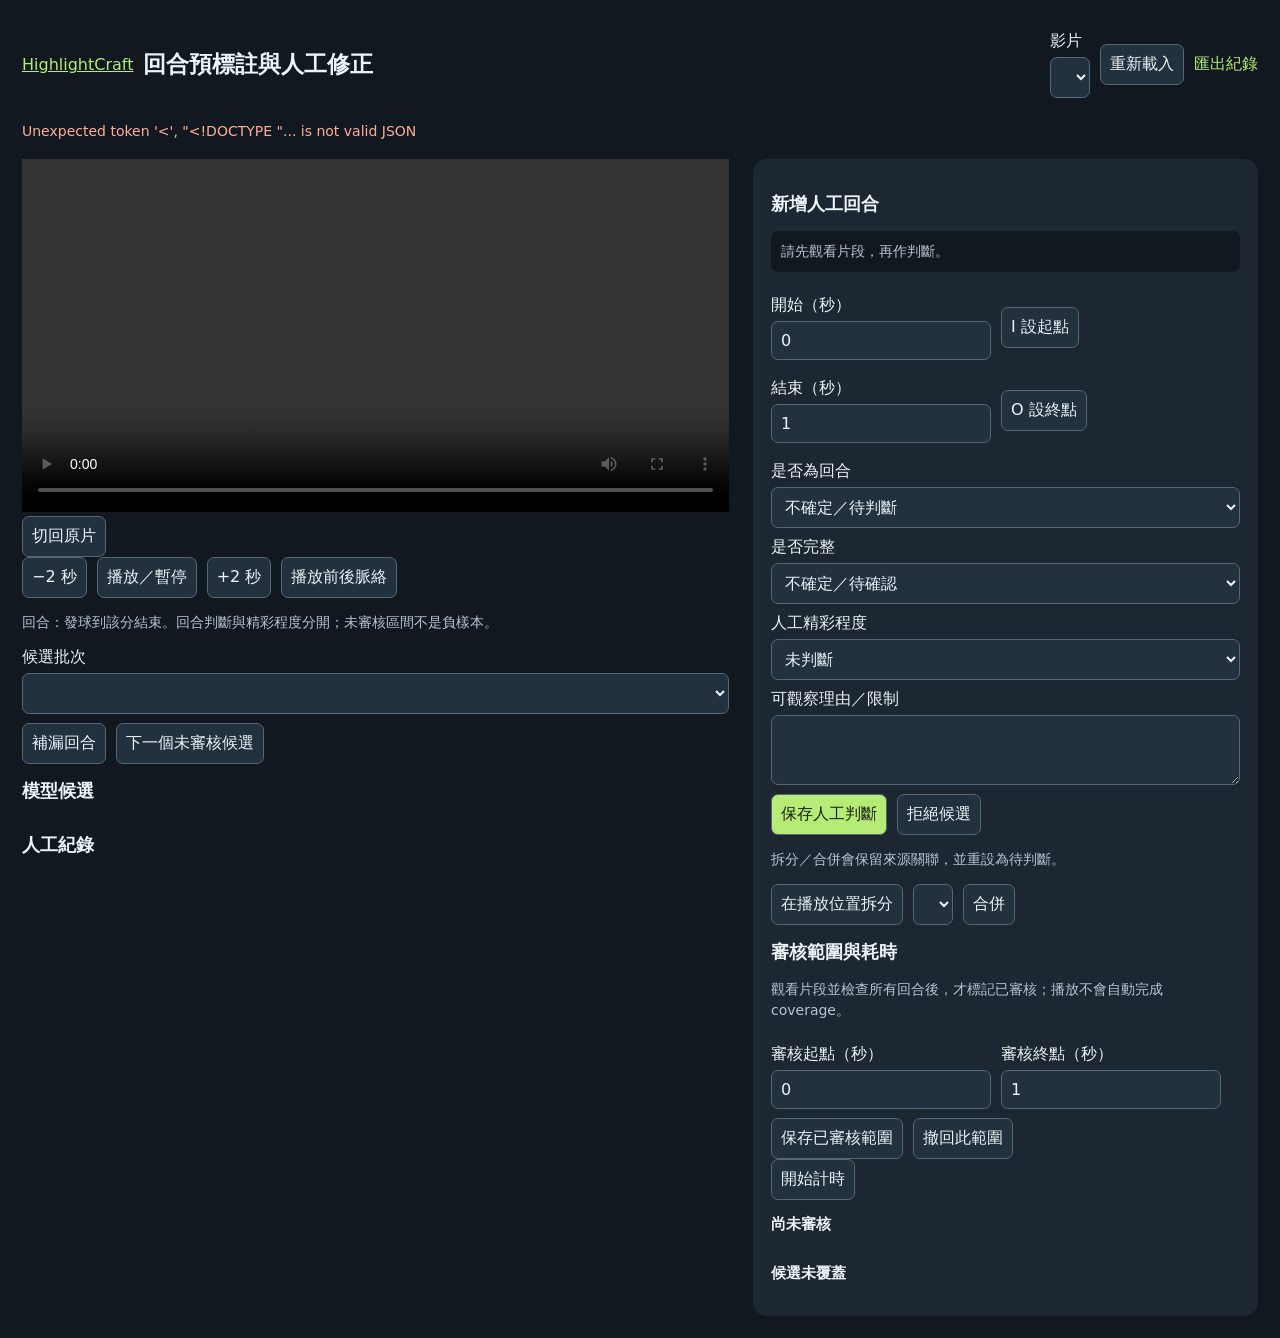
==== src/pingpong_highlight/static/review/index.html @ 100337fd "Add isolated rally preannotation, human review and offline evaluation" ====
<!doctype html>
<html lang="zh-Hant"><head><meta charset="utf-8"><meta name="viewport" content="width=device-width,initial-scale=1">
<title>HighlightCraft 回合審核</title><link rel="stylesheet" href="review.css"><script defer src="review.js"></script></head>
<body><header><a href="/">HighlightCraft</a><h1>回合預標註與人工修正</h1>
<label>影片 <select id="sources"></select></label><button id="reload">重新載入</button><a id="export">匯出紀錄</a></header>
<p id="message" role="status">載入中</p>
<main><section><video id="video" controls preload="metadata"></video>
<div class="toolbar"><button id="compatible" hidden>播放相容短片</button><button id="original">切回原片</button><span id="mediaMode"></span></div>
<div class="toolbar"><button id="back">−2 秒</button><button id="play">播放／暫停</button><button id="forward">+2 秒</button><button id="preview">播放前後脈絡</button></div>
<p>回合：發球到該分結束。回合判斷與精彩程度分開；未審核區間不是負樣本。</p>
<p id="scope"></p>
<label>候選批次 <select id="runs"></select></label><div class="toolbar"><button id="import" hidden>載入既有 baseline 建議</button><button id="new">補漏回合</button><button id="next">下一個未審核候選</button></div>
<h2>模型候選</h2><div id="proposals" class="list"></div><h2>人工紀錄</h2><div id="points" class="list"></div>
</section><aside><h2 id="editing">新增人工回合</h2><p id="suggestion">請先觀看片段，再作判斷。</p>
<div class="row"><label>開始（秒）<input id="start" type="number" min="0" step="0.001" value="0"></label><button id="markStart">I 設起點</button></div>
<div class="row"><label>結束（秒）<input id="end" type="number" min="0" step="0.001" value="1"></label><button id="markEnd">O 設終點</button></div>
<label>是否為回合<select id="rally"><option value="uncertain">不確定／待判斷</option><option value="yes">確認回合</option><option value="no">拒絕：不是回合</option><option value="unable">無法判斷</option></select></label>
<label>是否完整<select id="complete"><option value="uncertain">不確定／待確認</option><option value="yes">完整</option><option value="no">不完整</option><option value="unable">無法判斷</option></select></label>
<label>人工精彩程度<select id="highlight"><option value="unrated">未判斷</option><option value="omit">不收錄</option><option value="include">可收錄</option><option value="must">必收錄</option></select></label>
<label>可觀察理由／限制<textarea id="reason" maxlength="2000"></textarea></label>
<div class="toolbar"><button id="save" class="primary">保存人工判斷</button><button id="reject">拒絕候選</button></div>
<p>拆分／合併會保留來源關聯，並重設為待判斷。</p><div class="toolbar"><button id="split">在播放位置拆分</button><select id="mergeTarget" aria-label="合併另一回合"></select><button id="merge">合併</button></div>
<h2>審核範圍與耗時</h2><p>觀看片段並檢查所有回合後，才標記已審核；播放不會自動完成 coverage。</p>
<div class="row"><label>審核起點（秒）<input id="coverStart" type="number" min="0" step="0.001" value="0"></label><label>審核終點（秒）<input id="coverEnd" type="number" min="0" step="0.001" value="1"></label></div>
<div class="toolbar"><button id="coverage">保存已審核範圍</button><button id="uncover">撤回此範圍</button></div>
<button id="timer">開始計時</button><p id="stats"></p><h3>尚未審核</h3><div id="gaps" class="list"></div><h3>候選未覆蓋</h3><div id="proposalGaps" class="list"></div>
</aside></main></body></html>
---- src/pingpong_highlight/static/review/review.css ----
:root{color-scheme:dark;font-family:system-ui,sans-serif;background:#111820;color:#edf4f7}*{box-sizing:border-box}body{margin:0;padding:22px}header,.toolbar,.row{display:flex;gap:10px;align-items:center;flex-wrap:wrap}header h1{font-size:23px;flex:1}a{color:#b6ec76}main{display:grid;grid-template-columns:minmax(0,1.4fr) minmax(330px,1fr);gap:24px}section,aside{min-width:0}aside{padding:18px;background:#1c2731;border-radius:14px}video{width:100%;max-height:55vh;background:#000}button,input,select,textarea{font:inherit;border:1px solid #566778;border-radius:7px;background:#23313f;color:inherit;padding:9px}button{cursor:pointer}button:hover{border-color:#b6ec76}button:disabled{opacity:.5;cursor:wait}.primary{background:#b6ec76;color:#14200b}label{display:block;margin:9px 0}label input,label select,textarea{display:block;width:100%;margin-top:5px}textarea{height:70px}.list{display:flex;gap:7px;flex-wrap:wrap;max-height:210px;overflow:auto}.list button{text-align:left;font-size:14px}.human{border-color:#b6ec76}.pending{border-color:#a4b6ce}h2{font-size:18px}h3{font-size:15px}p{color:#b6c5d2;font-size:14px;line-height:1.5}#message{min-height:24px;color:#b6ec76}#suggestion{white-space:pre-wrap;padding:10px;background:#111820;border-radius:7px}.error{color:#ffaf98!important}@media(max-width:850px){main{grid-template-columns:1fr}body{padding:12px}}
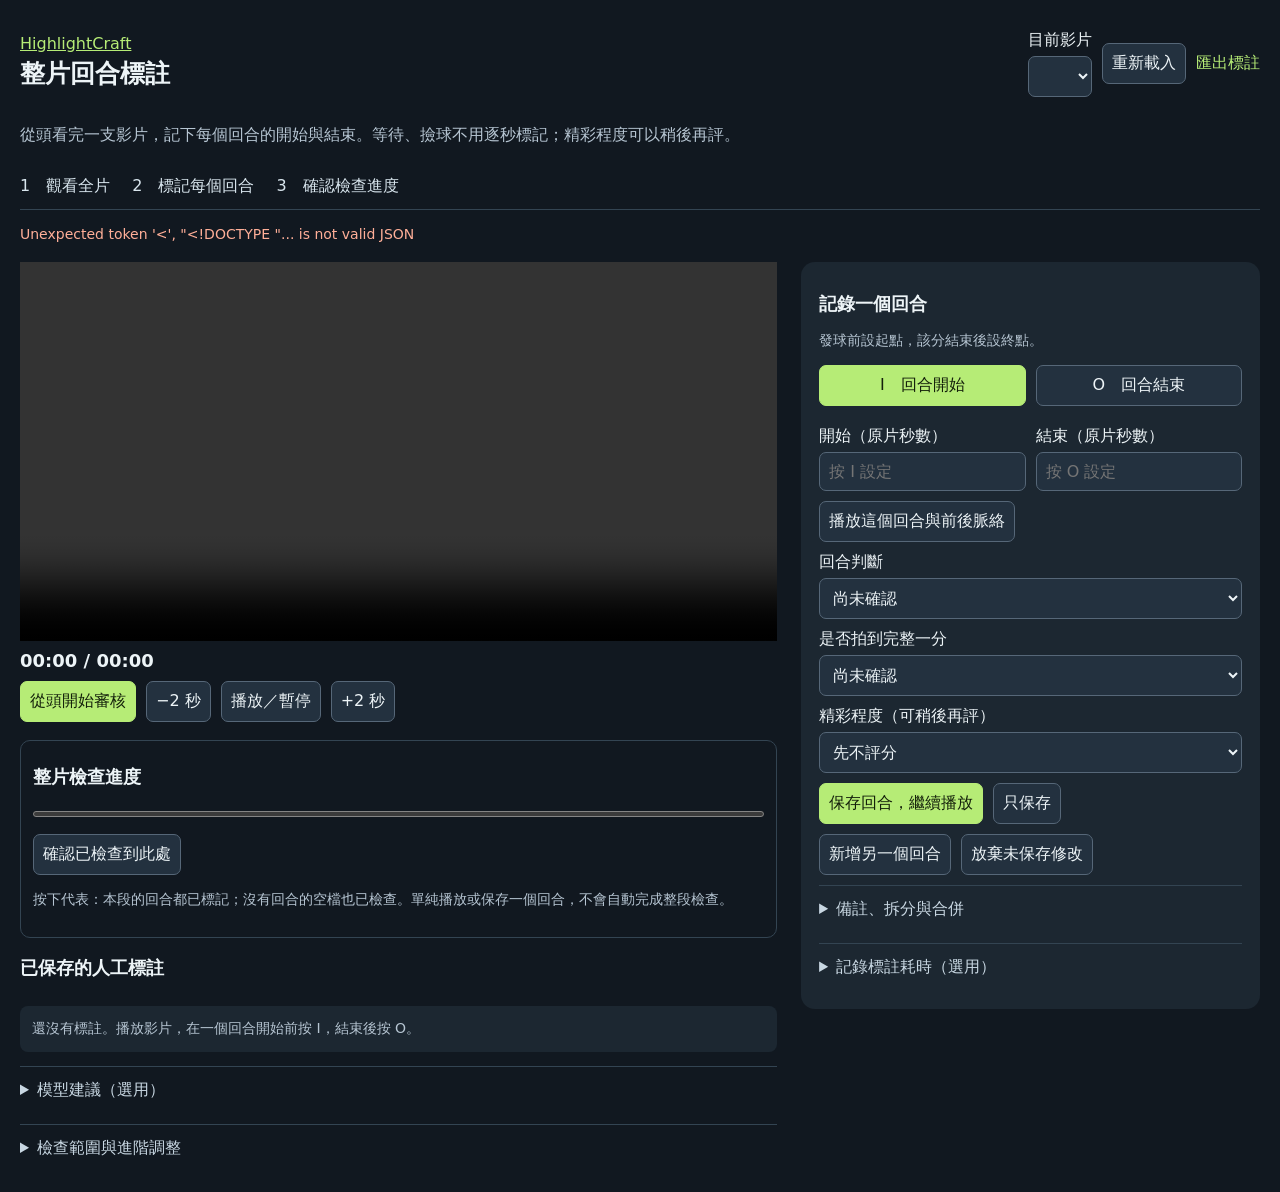
==== commit 44a8c6b1: "Make whole-film human annotation the primary review flow" ====
--- a/src/pingpong_highlight/static/review/index.html
+++ b/src/pingpong_highlight/static/review/index.html
@@ -1,27 +1,44 @@
 <!doctype html>
-<html lang="zh-Hant"><head><meta charset="utf-8"><meta name="viewport" content="width=device-width,initial-scale=1">
-<title>HighlightCraft 回合審核</title><link rel="stylesheet" href="review.css"><script defer src="review.js"></script></head>
-<body><header><a href="/">HighlightCraft</a><h1>回合預標註與人工修正</h1>
-<label>影片 <select id="sources"></select></label><button id="reload">重新載入</button><a id="export">匯出紀錄</a></header>
-<p id="message" role="status">載入中</p>
-<main><section><video id="video" controls preload="metadata"></video>
-<div class="toolbar"><button id="compatible" hidden>播放相容短片</button><button id="original">切回原片</button><span id="mediaMode"></span></div>
-<div class="toolbar"><button id="back">−2 秒</button><button id="play">播放／暫停</button><button id="forward">+2 秒</button><button id="preview">播放前後脈絡</button></div>
-<p>回合：發球到該分結束。回合判斷與精彩程度分開；未審核區間不是負樣本。</p>
-<p id="scope"></p>
-<label>候選批次 <select id="runs"></select></label><div class="toolbar"><button id="import" hidden>載入既有 baseline 建議</button><button id="new">補漏回合</button><button id="next">下一個未審核候選</button></div>
-<h2>模型候選</h2><div id="proposals" class="list"></div><h2>人工紀錄</h2><div id="points" class="list"></div>
-</section><aside><h2 id="editing">新增人工回合</h2><p id="suggestion">請先觀看片段，再作判斷。</p>
-<div class="row"><label>開始（秒）<input id="start" type="number" min="0" step="0.001" value="0"></label><button id="markStart">I 設起點</button></div>
-<div class="row"><label>結束（秒）<input id="end" type="number" min="0" step="0.001" value="1"></label><button id="markEnd">O 設終點</button></div>
-<label>是否為回合<select id="rally"><option value="uncertain">不確定／待判斷</option><option value="yes">確認回合</option><option value="no">拒絕：不是回合</option><option value="unable">無法判斷</option></select></label>
-<label>是否完整<select id="complete"><option value="uncertain">不確定／待確認</option><option value="yes">完整</option><option value="no">不完整</option><option value="unable">無法判斷</option></select></label>
-<label>人工精彩程度<select id="highlight"><option value="unrated">未判斷</option><option value="omit">不收錄</option><option value="include">可收錄</option><option value="must">必收錄</option></select></label>
-<label>可觀察理由／限制<textarea id="reason" maxlength="2000"></textarea></label>
-<div class="toolbar"><button id="save" class="primary">保存人工判斷</button><button id="reject">拒絕候選</button></div>
-<p>拆分／合併會保留來源關聯，並重設為待判斷。</p><div class="toolbar"><button id="split">在播放位置拆分</button><select id="mergeTarget" aria-label="合併另一回合"></select><button id="merge">合併</button></div>
-<h2>審核範圍與耗時</h2><p>觀看片段並檢查所有回合後，才標記已審核；播放不會自動完成 coverage。</p>
-<div class="row"><label>審核起點（秒）<input id="coverStart" type="number" min="0" step="0.001" value="0"></label><label>審核終點（秒）<input id="coverEnd" type="number" min="0" step="0.001" value="1"></label></div>
+<html lang="zh-Hant">
+<head><meta charset="utf-8"><meta name="viewport" content="width=device-width,initial-scale=1">
+<title>HighlightCraft 整片回合標註</title><link rel="stylesheet" href="review.css"><script defer src="review.js"></script></head>
+<body>
+<header><div><a href="/">HighlightCraft</a><h1>整片回合標註</h1></div>
+<label>目前影片 <select id="sources"></select></label><button id="reload">重新載入</button><a id="export">匯出標註</a></header>
+<p class="intro">從頭看完一支影片，記下每個回合的開始與結束。等待、撿球不用逐秒標記；精彩程度可以稍後再評。</p>
+<nav aria-label="標註流程" class="steps"><span>1　觀看全片</span><span>2　標記每個回合</span><span>3　確認檢查進度</span></nav>
+<p id="message" role="status" aria-live="polite">載入影片中…</p>
+<main><section class="watch">
+<video id="video" controls preload="metadata"></video>
+<div class="playbar"><strong id="sourceClock">00:00 / 00:00</strong><span id="mediaMode"></span></div>
+<p id="mediaProblem" class="error" hidden></p>
+<div class="toolbar"><button id="resume" class="primary">從頭開始審核</button><button id="back">−2 秒</button><button id="play">播放／暫停</button><button id="forward">+2 秒</button><button id="prepareFull" hidden>準備整片播放</button></div>
+<section class="progress-card"><h2>整片檢查進度</h2><progress id="reviewProgress" max="100" value="0"></progress><p id="progressText"></p>
+<button id="reviewToHere">確認已檢查到此處</button>
+<p>按下代表：本段的回合都已標記；沒有回合的空檔也已檢查。單純播放或保存一個回合，不會自動完成整段檢查。</p></section>
+<h2>已保存的人工標註 <span id="pointCount"></span></h2><div id="points" class="list"></div><p id="emptyPoints">還沒有標註。播放影片，在一個回合開始前按 I，結束後按 O。</p>
+<details id="modelDetails"><summary>模型建議（選用）</summary>
+<p>模型只分析過部分區段，建議可能錯誤。你可以直接標完整影片，不必先處理這份清單。</p>
+<p id="scope"></p><label>查看哪一批建議 <select id="runs"></select></label>
+<div class="toolbar"><button id="import" hidden>載入既有 baseline 建議</button><button id="next">下一個未審核候選</button></div><div id="proposals" class="list"></div></details>
+<details id="advancedCoverage"><summary>檢查範圍與進階調整</summary>
+<p>時間都以原片為準。只有明確確認過的區段才算已檢查。</p>
+<div class="row"><label>檢查起點（秒）<input id="coverStart" type="number" min="0" step="0.001" value="0"></label><label>檢查終點（秒）<input id="coverEnd" type="number" min="0" step="0.001" value="1"></label></div>
 <div class="toolbar"><button id="coverage">保存已審核範圍</button><button id="uncover">撤回此範圍</button></div>
-<button id="timer">開始計時</button><p id="stats"></p><h3>尚未審核</h3><div id="gaps" class="list"></div><h3>候選未覆蓋</h3><div id="proposalGaps" class="list"></div>
+<h3>尚未檢查</h3><div id="gaps" class="list"></div><h3>模型提案未覆蓋的區段</h3><div id="proposalGaps" class="list"></div>
+<div class="toolbar"><button id="full" hidden>整片播放版本</button><button id="original">原始影片</button><button id="compatible" hidden>實驗短片</button></div></details>
+</section><aside>
+<h2 id="editing">記錄一個回合</h2><p id="editHint">發球前設起點，該分結束後設終點。</p>
+<div class="toolbar marking"><button id="markStart" class="primary">I　回合開始</button><button id="markEnd">O　回合結束</button></div>
+<div class="row bounds"><label>開始（原片秒數）<input id="start" type="number" min="0" step="0.001" placeholder="按 I 設定"></label><label>結束（原片秒數）<input id="end" type="number" min="0" step="0.001" placeholder="按 O 設定"></label></div>
+<button id="preview">播放這個回合與前後脈絡</button>
+<label>回合判斷<select id="rally"><option value="uncertain">尚未確認</option><option value="yes">確認是回合</option><option value="no">不是回合</option><option value="unable">看不清楚／無法判斷</option></select></label>
+<label>是否拍到完整一分<select id="complete"><option value="uncertain">尚未確認</option><option value="yes">從發球到結束都拍到</option><option value="no">只拍到部分回合</option><option value="unable">看不清楚／無法判斷</option></select></label>
+<label>精彩程度（可稍後再評）<select id="highlight"><option value="unrated">先不評分</option><option value="omit">不收錄</option><option value="include">可收錄</option><option value="must">必收錄</option></select></label>
+<div class="toolbar"><button id="saveContinue" class="primary">保存回合，繼續播放</button><button id="save">只保存</button></div>
+<div class="toolbar"><button id="new">新增另一個回合</button><button id="discard">放棄未保存修改</button><button id="reject" hidden>拒絕候選</button></div>
+<p id="suggestion"></p>
+<details id="editDetails"><summary>備註、拆分與合併</summary><label>備註／看不清楚的原因<textarea id="reason" maxlength="2000"></textarea></label>
+<p>選擇已保存的人工紀錄，才能拆分或合併。修改結構後需要重新確認。</p><div class="toolbar"><button id="split">在播放位置拆分</button><select id="mergeTarget" aria-label="合併另一回合"></select><button id="merge">合併</button></div></details>
+<details id="timing"><summary>記錄標註耗時（選用）</summary><button id="timer">開始計時</button><p id="stats"></p></details>
 </aside></main></body></html>
--- a/src/pingpong_highlight/static/review/review.css
+++ b/src/pingpong_highlight/static/review/review.css
@@ -1 +1,5 @@
-:root{color-scheme:dark;font-family:system-ui,sans-serif;background:#111820;color:#edf4f7}*{box-sizing:border-box}body{margin:0;padding:22px}header,.toolbar,.row{display:flex;gap:10px;align-items:center;flex-wrap:wrap}header h1{font-size:23px;flex:1}a{color:#b6ec76}main{display:grid;grid-template-columns:minmax(0,1.4fr) minmax(330px,1fr);gap:24px}section,aside{min-width:0}aside{padding:18px;background:#1c2731;border-radius:14px}video{width:100%;max-height:55vh;background:#000}button,input,select,textarea{font:inherit;border:1px solid #566778;border-radius:7px;background:#23313f;color:inherit;padding:9px}button{cursor:pointer}button:hover{border-color:#b6ec76}button:disabled{opacity:.5;cursor:wait}.primary{background:#b6ec76;color:#14200b}label{display:block;margin:9px 0}label input,label select,textarea{display:block;width:100%;margin-top:5px}textarea{height:70px}.list{display:flex;gap:7px;flex-wrap:wrap;max-height:210px;overflow:auto}.list button{text-align:left;font-size:14px}.human{border-color:#b6ec76}.pending{border-color:#a4b6ce}h2{font-size:18px}h3{font-size:15px}p{color:#b6c5d2;font-size:14px;line-height:1.5}#message{min-height:24px;color:#b6ec76}#suggestion{white-space:pre-wrap;padding:10px;background:#111820;border-radius:7px}.error{color:#ffaf98!important}@media(max-width:850px){main{grid-template-columns:1fr}body{padding:12px}}
+:root{color-scheme:dark;font-family:system-ui,sans-serif;background:#111820;color:#edf4f7}
+*{box-sizing:border-box}body{margin:auto;padding:20px;max-width:1550px}header,.toolbar,.row,.playbar{display:flex;gap:10px;align-items:center;flex-wrap:wrap}header>div{flex:1}header h1{font-size:25px;margin:4px 0}a{color:#b6ec76}.intro{font-size:16px;max-width:950px}.steps{display:flex;gap:22px;color:#d9e6ee;padding:12px 0;border-bottom:1px solid #334452}
+main{display:grid;grid-template-columns:minmax(0,1.65fr) minmax(330px,1fr);gap:24px}section,aside{min-width:0}aside{align-self:start;padding:18px;background:#1c2731;border-radius:14px}video{display:block;width:100%;max-height:52vh;background:#000}.playbar{justify-content:space-between;margin:10px 0}.playbar strong{font-variant-numeric:tabular-nums;font-size:18px}.playbar span{color:#b6c5d2;font-size:13px}
+button,input,select,textarea{font:inherit;border:1px solid #566778;border-radius:7px;background:#23313f;color:inherit;padding:9px}button{cursor:pointer}button:hover{border-color:#b6ec76}button:disabled{opacity:.45;cursor:default}.primary{background:#b6ec76;color:#14200b;border-color:#b6ec76}label{display:block;margin:10px 0}label input,label select,textarea{display:block;width:100%;margin-top:5px}.bounds label{flex:1;min-width:100px}.bounds input{min-width:0}.marking button{flex:1}textarea{height:70px}.toolbar{margin:10px 0}.list{display:flex;gap:7px;flex-wrap:wrap;max-height:210px;overflow:auto}.list button{text-align:left;font-size:14px}h2{font-size:18px;margin:12px 0}h3{font-size:15px}p{color:#b6c5d2;font-size:14px;line-height:1.55}#message{min-height:24px;color:#b6ec76}#suggestion{white-space:pre-wrap}#suggestion:empty{display:none}.error{color:#ffaf98!important}.progress-card{border:1px solid #334452;border-radius:10px;padding:12px;margin:18px 0}progress{width:100%;height:12px;accent-color:#b6ec76}details{border-top:1px solid #334452;padding:13px 0;margin-top:10px}summary{cursor:pointer;color:#c8d7e2}#pointCount{font-weight:normal;color:#a8bac6}#emptyPoints{padding:12px;background:#1c2731;border-radius:8px}
+@media(max-width:850px){main{grid-template-columns:1fr}body{padding:12px}.steps{font-size:13px;gap:12px}video{max-height:45vh}}
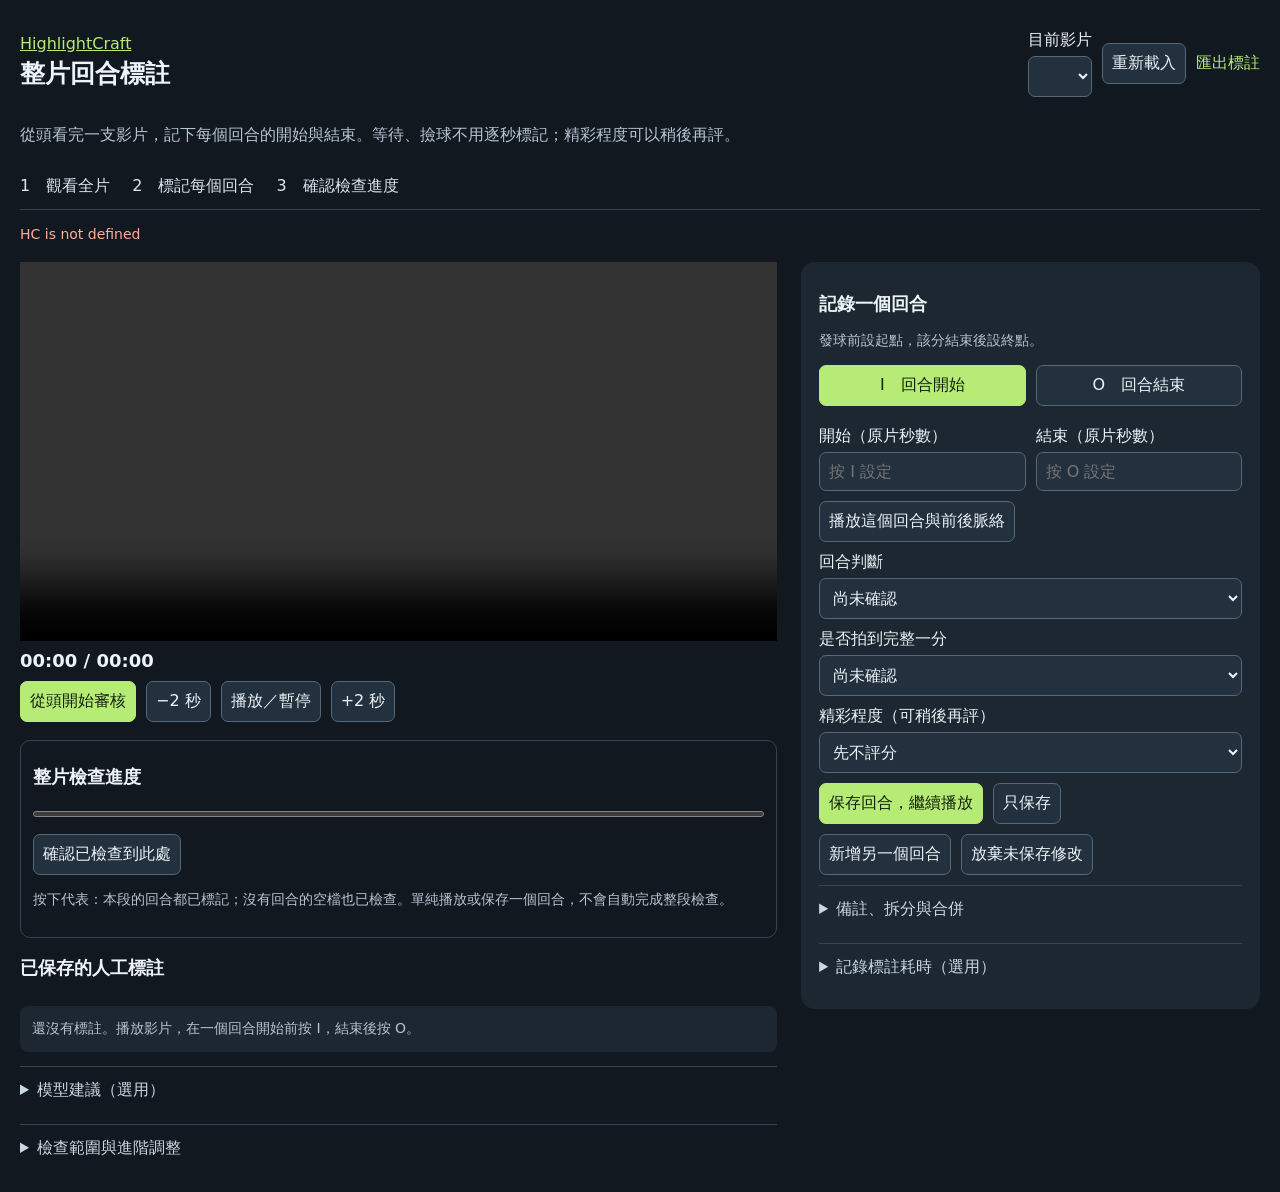
==== commit b3676856: "feat: support scoped proxy deployments and verifiable data recovery" ====
--- a/src/pingpong_highlight/static/review/index.html
+++ b/src/pingpong_highlight/static/review/index.html
@@ -1,9 +1,10 @@
 <!doctype html>
 <html lang="zh-Hant">
 <head><meta charset="utf-8"><meta name="viewport" content="width=device-width,initial-scale=1">
+<meta name="hc-root-path" content="__HC_ROOT_PATH__"><script src="__HC_ROOT_PATH__/static/paths.js"></script>
 <title>HighlightCraft 整片回合標註</title><link rel="stylesheet" href="review.css"><script defer src="review.js"></script></head>
 <body>
-<header><div><a href="/">HighlightCraft</a><h1>整片回合標註</h1></div>
+<header><div><a href="__HC_ROOT_PATH__/">HighlightCraft</a><h1>整片回合標註</h1></div>
 <label>目前影片 <select id="sources"></select></label><button id="reload">重新載入</button><a id="export">匯出標註</a></header>
 <p class="intro">從頭看完一支影片，記下每個回合的開始與結束。等待、撿球不用逐秒標記；精彩程度可以稍後再評。</p>
 <nav aria-label="標註流程" class="steps"><span>1　觀看全片</span><span>2　標記每個回合</span><span>3　確認檢查進度</span></nav>
